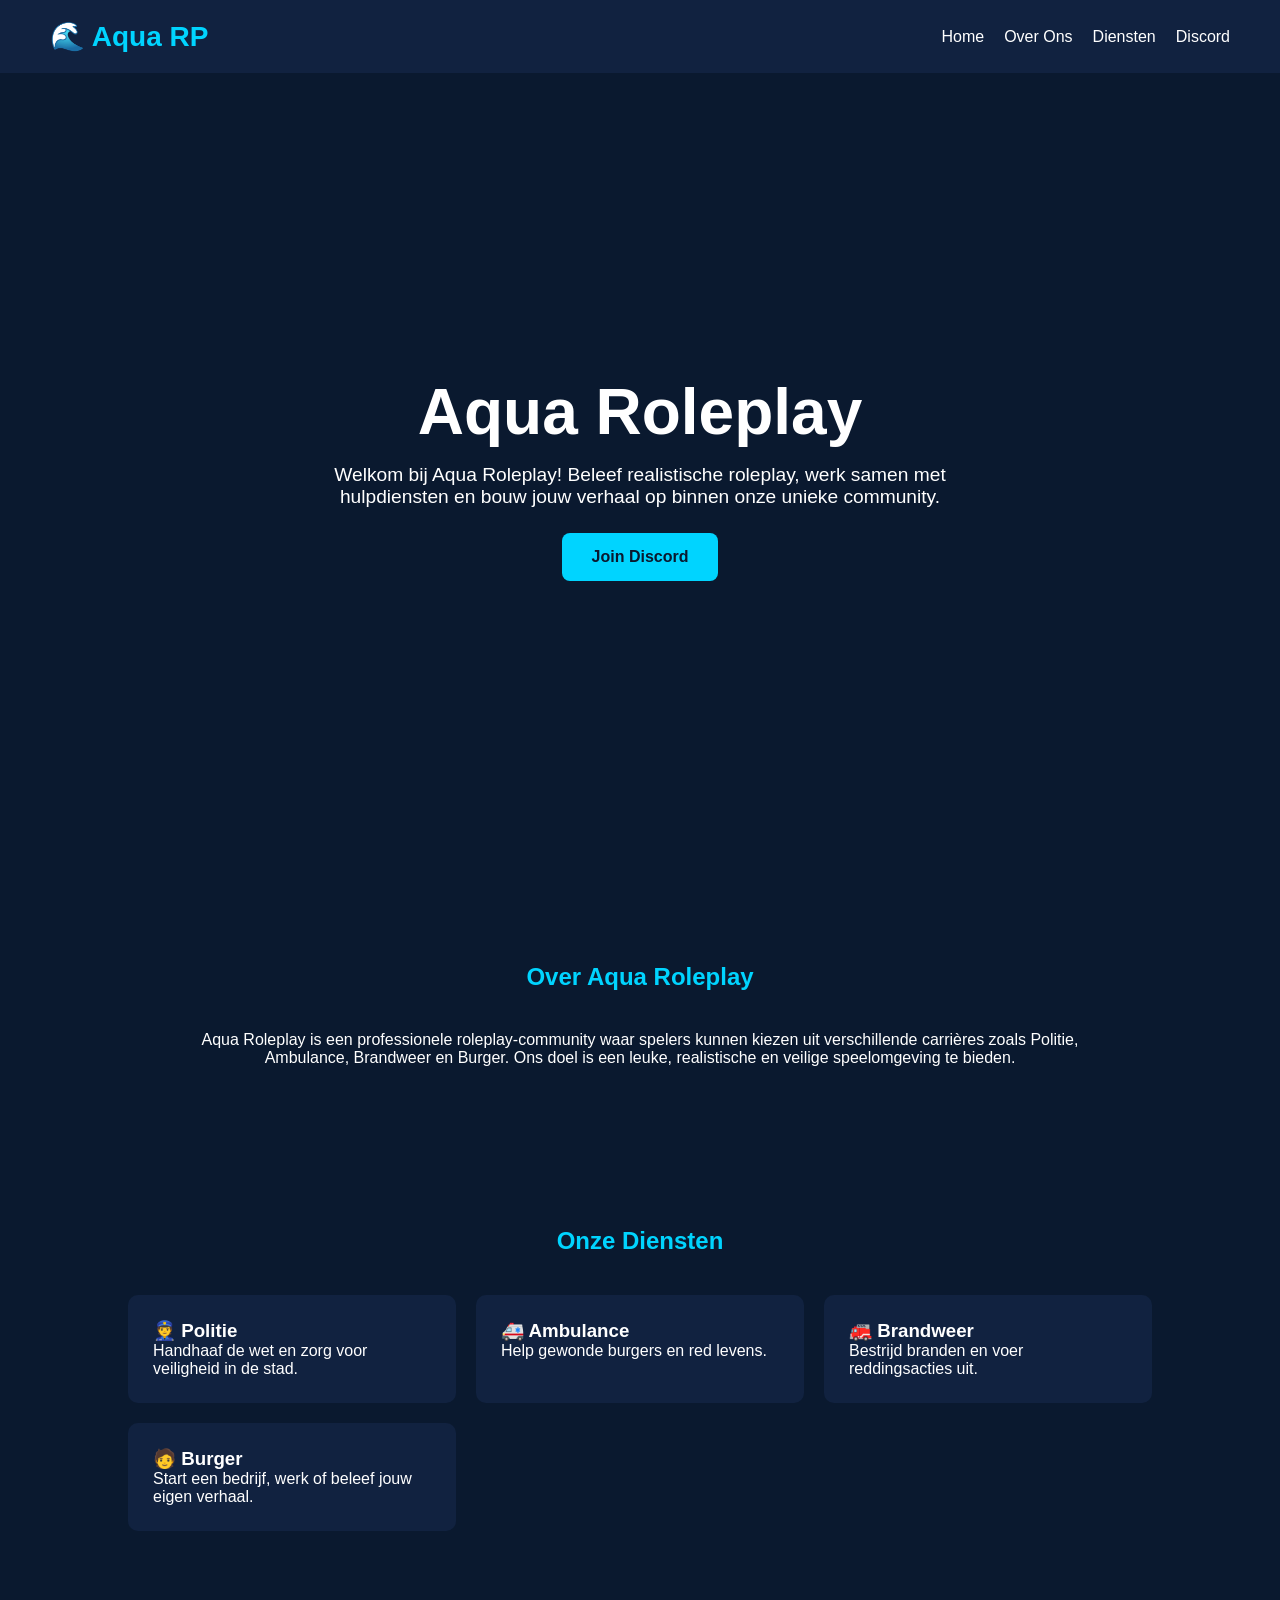
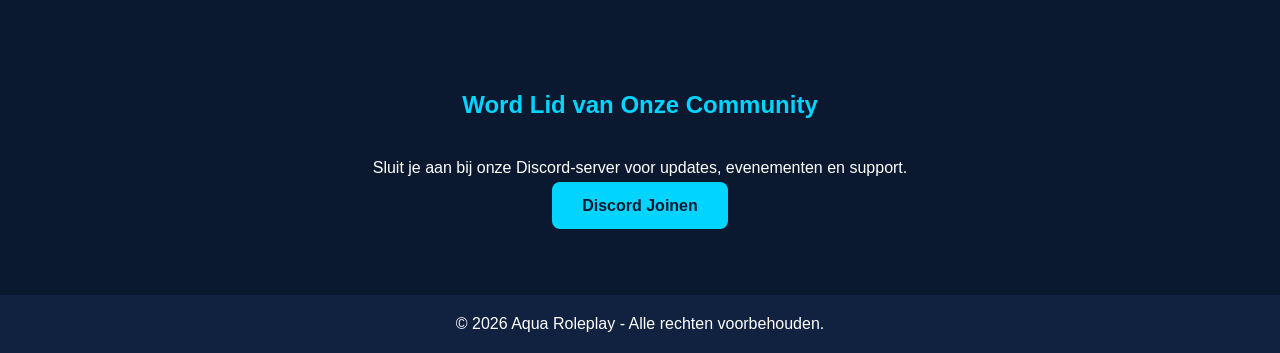
==== index.html @ a2d1461a "Create index.html" ====
<!DOCTYPE html>
<html lang="nl">
<head>
    <meta charset="UTF-8">
    <meta name="viewport" content="width=device-width, initial-scale=1.0">
    <title>Aqua Roleplay</title>

    <style>
        *{
            margin:0;
            padding:0;
            box-sizing:border-box;
            font-family: Arial, sans-serif;
        }

        body{
            background:#0a192f;
            color:white;
        }

        nav{
            display:flex;
            justify-content:space-between;
            align-items:center;
            padding:20px 50px;
            background:#112240;
            position:sticky;
            top:0;
        }

        .logo{
            font-size:28px;
            font-weight:bold;
            color:#00d4ff;
        }

        nav ul{
            list-style:none;
            display:flex;
            gap:20px;
        }

        nav a{
            color:white;
            text-decoration:none;
            transition:0.3s;
        }

        nav a:hover{
            color:#00d4ff;
        }

        .hero{
            height:90vh;
            display:flex;
            flex-direction:column;
            justify-content:center;
            align-items:center;
            text-align:center;
            background:linear-gradient(rgba(10,25,47,0.8),rgba(10,25,47,0.8)),
            url('https://images.unsplash.com/photo-1507525428034-b723cf961d3e');
            background-size:cover;
            background-position:center;
        }

        .hero h1{
            font-size:4rem;
            margin-bottom:15px;
        }

        .hero p{
            font-size:1.2rem;
            max-width:700px;
            margin-bottom:25px;
        }

        .btn{
            background:#00d4ff;
            color:#0a192f;
            padding:15px 30px;
            border:none;
            border-radius:8px;
            text-decoration:none;
            font-weight:bold;
            transition:0.3s;
        }

        .btn:hover{
            background:white;
        }

        section{
            padding:80px 10%;
        }

        h2{
            text-align:center;
            margin-bottom:40px;
            color:#00d4ff;
        }

        .cards{
            display:grid;
            grid-template-columns:repeat(auto-fit,minmax(250px,1fr));
            gap:20px;
        }

        .card{
            background:#112240;
            padding:25px;
            border-radius:10px;
            transition:0.3s;
        }

        .card:hover{
            transform:translateY(-5px);
        }

        footer{
            text-align:center;
            padding:20px;
            background:#112240;
        }
    </style>
</head>
<body>

    <nav>
        <div class="logo">🌊 Aqua RP</div>

        <ul>
            <li><a href="#home">Home</a></li>
            <li><a href="#over">Over Ons</a></li>
            <li><a href="#diensten">Diensten</a></li>
            <li><a href="#discord">Discord</a></li>
        </ul>
    </nav>

    <section class="hero" id="home">
        <h1>Aqua Roleplay</h1>
        <p>
            Welkom bij Aqua Roleplay! Beleef realistische roleplay,
            werk samen met hulpdiensten en bouw jouw verhaal op
            binnen onze unieke community.
        </p>

        <a href="#" class="btn">Join Discord</a>
    </section>

    <section id="over">
        <h2>Over Aqua Roleplay</h2>

        <p style="text-align:center;max-width:900px;margin:auto;">
            Aqua Roleplay is een professionele roleplay-community waar spelers
            kunnen kiezen uit verschillende carrières zoals Politie,
            Ambulance, Brandweer en Burger. Ons doel is een leuke,
            realistische en veilige speelomgeving te bieden.
        </p>
    </section>

    <section id="diensten">
        <h2>Onze Diensten</h2>

        <div class="cards">
            <div class="card">
                <h3>👮 Politie</h3>
                <p>Handhaaf de wet en zorg voor veiligheid in de stad.</p>
            </div>

            <div class="card">
                <h3>🚑 Ambulance</h3>
                <p>Help gewonde burgers en red levens.</p>
            </div>

            <div class="card">
                <h3>🚒 Brandweer</h3>
                <p>Bestrijd branden en voer reddingsacties uit.</p>
            </div>

            <div class="card">
                <h3>🧑 Burger</h3>
                <p>Start een bedrijf, werk of beleef jouw eigen verhaal.</p>
            </div>
        </div>
    </section>

    <section id="discord">
        <h2>Word Lid van Onze Community</h2>

        <div style="text-align:center;">
            <p style="margin-bottom:20px;">
                Sluit je aan bij onze Discord-server voor updates,
                evenementen en support.
            </p>

            <a href="https://discord.gg/jouwserver" class="btn">
                Discord Joinen
            </a>
        </div>
    </section>

    <footer>
        © 2026 Aqua Roleplay - Alle rechten voorbehouden.
    </footer>

</body>
</html>
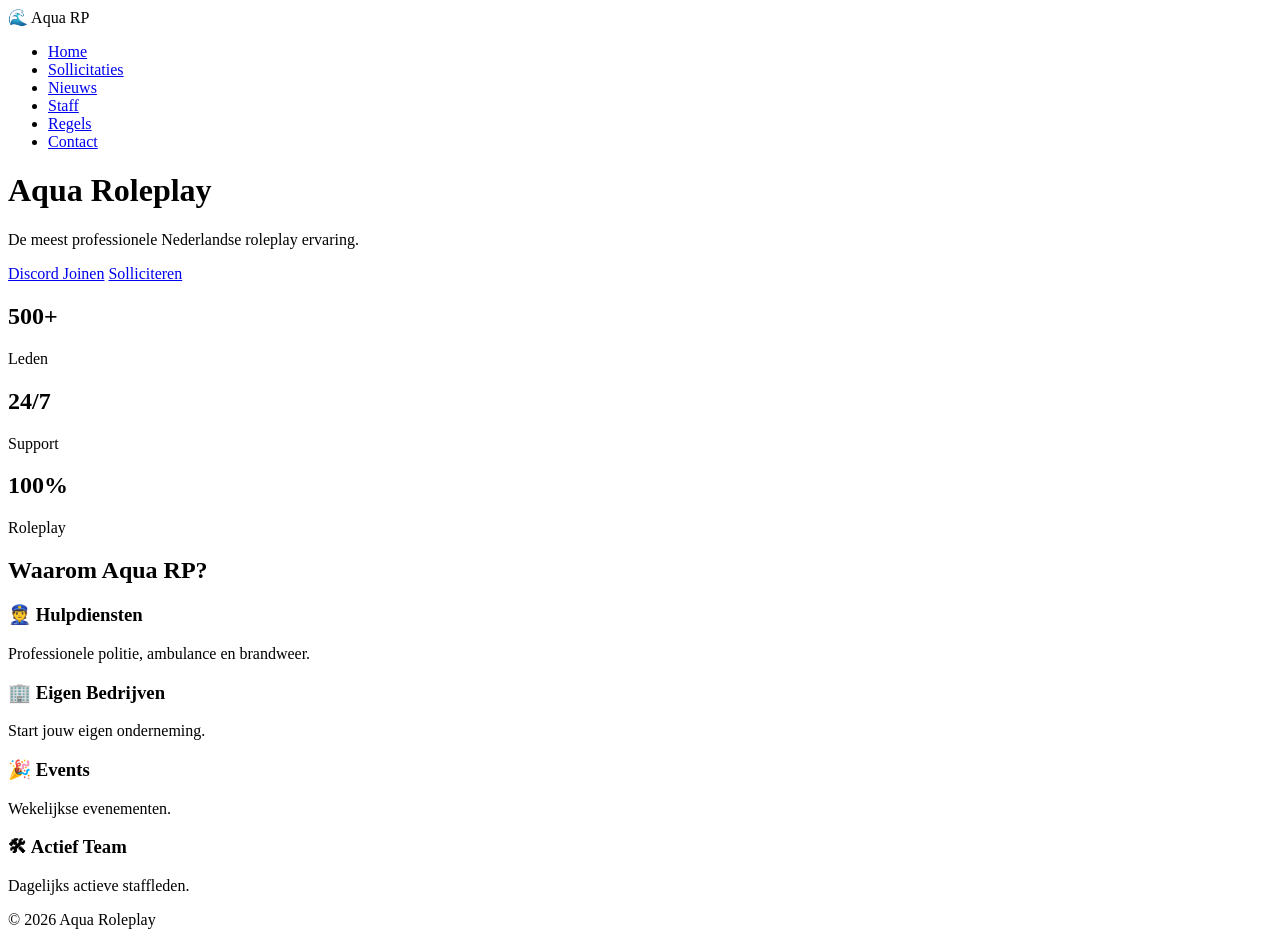
==== commit 531b97a6: "Update index.html" ====
--- a/index.html
+++ b/index.html
@@ -1,207 +1,94 @@
 <!DOCTYPE html>
 <html lang="nl">
 <head>
-    <meta charset="UTF-8">
-    <meta name="viewport" content="width=device-width, initial-scale=1.0">
-    <title>Aqua Roleplay</title>
+<meta charset="UTF-8">
+<meta name="viewport" content="width=device-width, initial-scale=1.0">
+<title>Aqua Roleplay</title>
 
-    <style>
-        *{
-            margin:0;
-            padding:0;
-            box-sizing:border-box;
-            font-family: Arial, sans-serif;
-        }
+<link rel="stylesheet" href="css/style.css">
 
-        body{
-            background:#0a192f;
-            color:white;
-        }
-
-        nav{
-            display:flex;
-            justify-content:space-between;
-            align-items:center;
-            padding:20px 50px;
-            background:#112240;
-            position:sticky;
-            top:0;
-        }
-
-        .logo{
-            font-size:28px;
-            font-weight:bold;
-            color:#00d4ff;
-        }
-
-        nav ul{
-            list-style:none;
-            display:flex;
-            gap:20px;
-        }
-
-        nav a{
-            color:white;
-            text-decoration:none;
-            transition:0.3s;
-        }
-
-        nav a:hover{
-            color:#00d4ff;
-        }
-
-        .hero{
-            height:90vh;
-            display:flex;
-            flex-direction:column;
-            justify-content:center;
-            align-items:center;
-            text-align:center;
-            background:linear-gradient(rgba(10,25,47,0.8),rgba(10,25,47,0.8)),
-            url('https://images.unsplash.com/photo-1507525428034-b723cf961d3e');
-            background-size:cover;
-            background-position:center;
-        }
-
-        .hero h1{
-            font-size:4rem;
-            margin-bottom:15px;
-        }
-
-        .hero p{
-            font-size:1.2rem;
-            max-width:700px;
-            margin-bottom:25px;
-        }
-
-        .btn{
-            background:#00d4ff;
-            color:#0a192f;
-            padding:15px 30px;
-            border:none;
-            border-radius:8px;
-            text-decoration:none;
-            font-weight:bold;
-            transition:0.3s;
-        }
-
-        .btn:hover{
-            background:white;
-        }
-
-        section{
-            padding:80px 10%;
-        }
-
-        h2{
-            text-align:center;
-            margin-bottom:40px;
-            color:#00d4ff;
-        }
-
-        .cards{
-            display:grid;
-            grid-template-columns:repeat(auto-fit,minmax(250px,1fr));
-            gap:20px;
-        }
-
-        .card{
-            background:#112240;
-            padding:25px;
-            border-radius:10px;
-            transition:0.3s;
-        }
-
-        .card:hover{
-            transform:translateY(-5px);
-        }
-
-        footer{
-            text-align:center;
-            padding:20px;
-            background:#112240;
-        }
-    </style>
+<link href="https://fonts.googleapis.com/css2?family=Poppins:wght@300;400;500;600;700&display=swap" rel="stylesheet">
 </head>
 <body>
 
-    <nav>
-        <div class="logo">🌊 Aqua RP</div>
+<nav>
+    <div class="logo">
+        🌊 Aqua RP
+    </div>
 
-        <ul>
-            <li><a href="#home">Home</a></li>
-            <li><a href="#over">Over Ons</a></li>
-            <li><a href="#diensten">Diensten</a></li>
-            <li><a href="#discord">Discord</a></li>
-        </ul>
-    </nav>
+    <ul>
+        <li><a href="index.html">Home</a></li>
+        <li><a href="sollicitatie.html">Sollicitaties</a></li>
+        <li><a href="nieuws.html">Nieuws</a></li>
+        <li><a href="staff.html">Staff</a></li>
+        <li><a href="regels.html">Regels</a></li>
+        <li><a href="contact.html">Contact</a></li>
+    </ul>
+</nav>
 
-    <section class="hero" id="home">
+<header class="hero">
+    <div class="hero-content">
         <h1>Aqua Roleplay</h1>
-        <p>
-            Welkom bij Aqua Roleplay! Beleef realistische roleplay,
-            werk samen met hulpdiensten en bouw jouw verhaal op
-            binnen onze unieke community.
-        </p>
+        <p>De meest professionele Nederlandse roleplay ervaring.</p>
 
-        <a href="#" class="btn">Join Discord</a>
-    </section>
+        <div class="buttons">
+            <a href="#" class="btn primary">Discord Joinen</a>
+            <a href="sollicitatie.html" class="btn secondary">Solliciteren</a>
+        </div>
+    </div>
+</header>
 
-    <section id="over">
-        <h2>Over Aqua Roleplay</h2>
+<section class="stats">
 
-        <p style="text-align:center;max-width:900px;margin:auto;">
-            Aqua Roleplay is een professionele roleplay-community waar spelers
-            kunnen kiezen uit verschillende carrières zoals Politie,
-            Ambulance, Brandweer en Burger. Ons doel is een leuke,
-            realistische en veilige speelomgeving te bieden.
-        </p>
-    </section>
+    <div class="card">
+        <h2>500+</h2>
+        <p>Leden</p>
+    </div>
 
-    <section id="diensten">
-        <h2>Onze Diensten</h2>
+    <div class="card">
+        <h2>24/7</h2>
+        <p>Support</p>
+    </div>
 
-        <div class="cards">
-            <div class="card">
-                <h3>👮 Politie</h3>
-                <p>Handhaaf de wet en zorg voor veiligheid in de stad.</p>
-            </div>
+    <div class="card">
+        <h2>100%</h2>
+        <p>Roleplay</p>
+    </div>
 
-            <div class="card">
-                <h3>🚑 Ambulance</h3>
-                <p>Help gewonde burgers en red levens.</p>
-            </div>
+</section>
 
-            <div class="card">
-                <h3>🚒 Brandweer</h3>
-                <p>Bestrijd branden en voer reddingsacties uit.</p>
-            </div>
+<section class="features">
 
-            <div class="card">
-                <h3>🧑 Burger</h3>
-                <p>Start een bedrijf, werk of beleef jouw eigen verhaal.</p>
-            </div>
+    <h1>Waarom Aqua RP?</h1>
+
+    <div class="feature-grid">
+
+        <div class="feature">
+            <h3>👮 Hulpdiensten</h3>
+            <p>Professionele politie, ambulance en brandweer.</p>
         </div>
-    </section>
 
-    <section id="discord">
-        <h2>Word Lid van Onze Community</h2>
+        <div class="feature">
+            <h3>🏢 Eigen Bedrijven</h3>
+            <p>Start jouw eigen onderneming.</p>
+        </div>
 
-        <div style="text-align:center;">
-            <p style="margin-bottom:20px;">
-                Sluit je aan bij onze Discord-server voor updates,
-                evenementen en support.
-            </p>
+        <div class="feature">
+            <h3>🎉 Events</h3>
+            <p>Wekelijkse evenementen.</p>
+        </div>
 
-            <a href="https://discord.gg/jouwserver" class="btn">
-                Discord Joinen
-            </a>
+        <div class="feature">
+            <h3>🛠 Actief Team</h3>
+            <p>Dagelijks actieve staffleden.</p>
         </div>
-    </section>
 
-    <footer>
-        © 2026 Aqua Roleplay - Alle rechten voorbehouden.
-    </footer>
+    </div>
+</section>
+
+<footer>
+    © 2026 Aqua Roleplay
+</footer>
 
 </body>
 </html>
